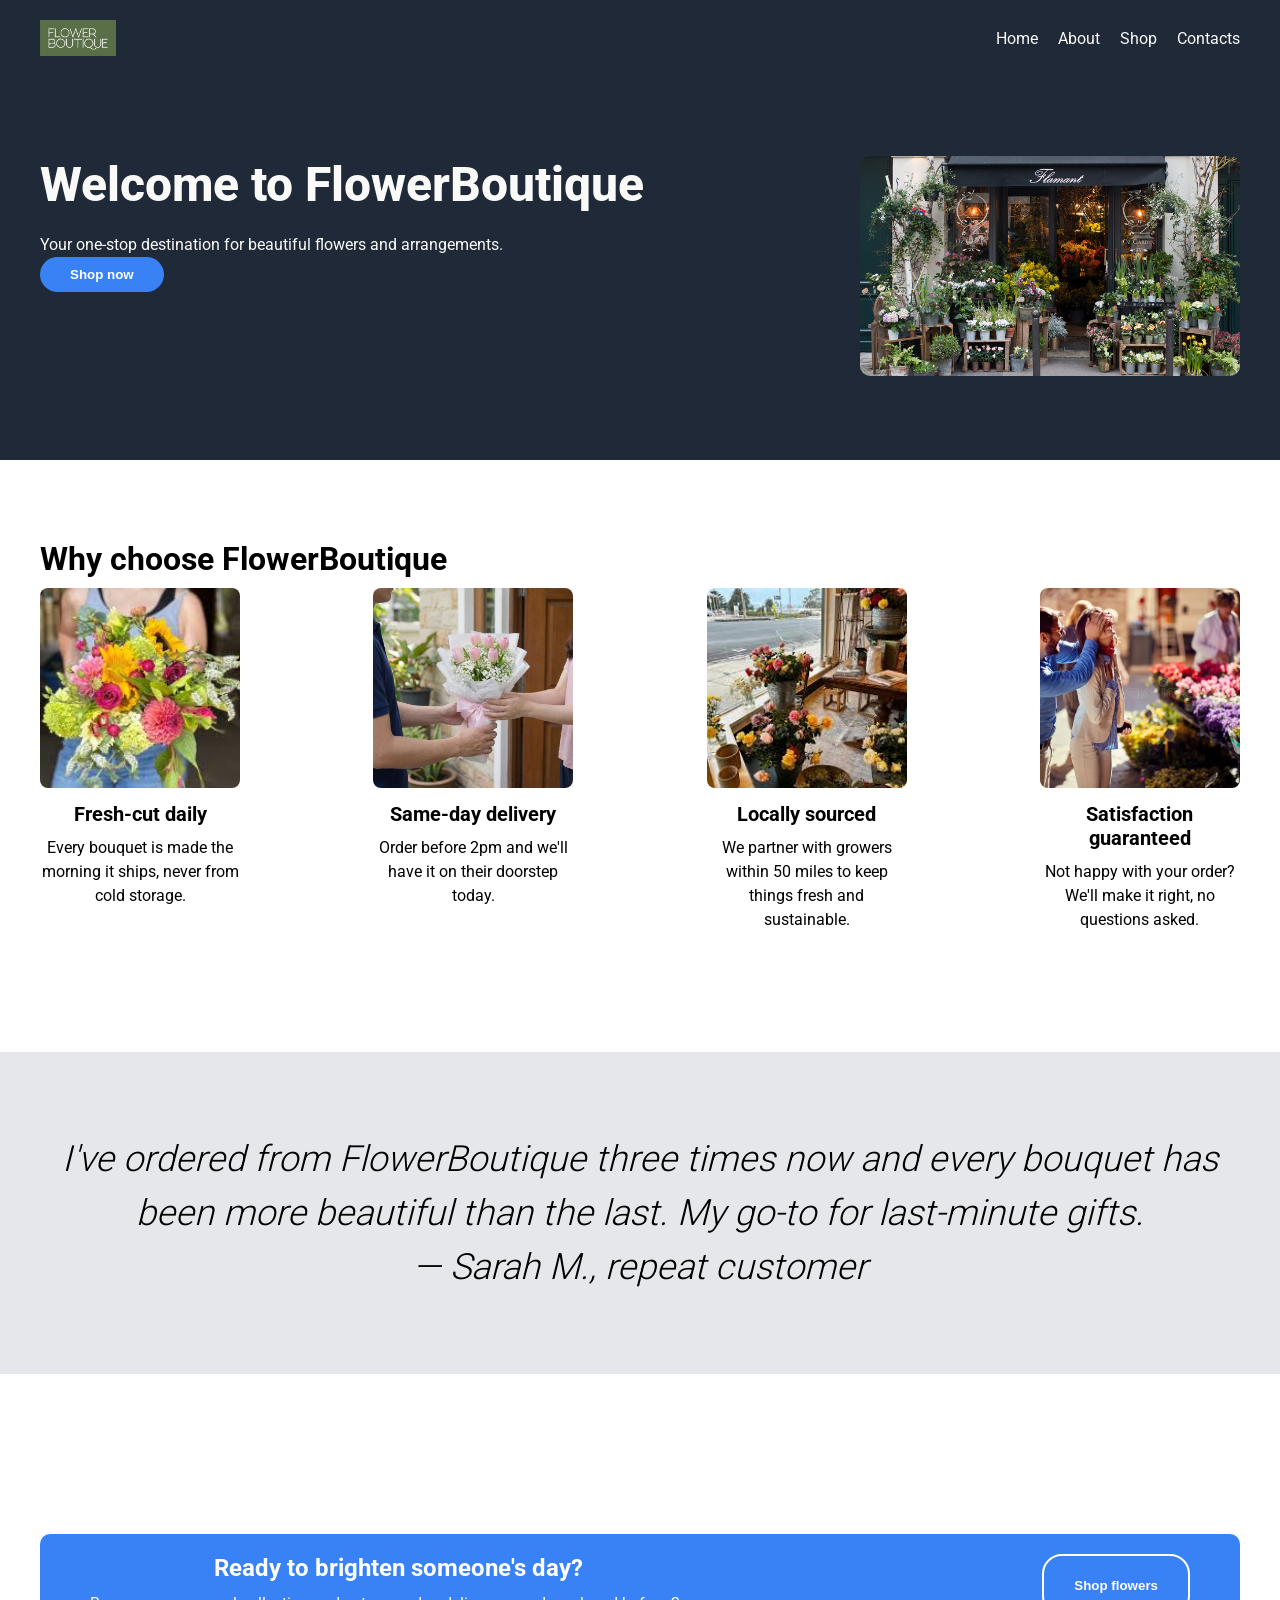
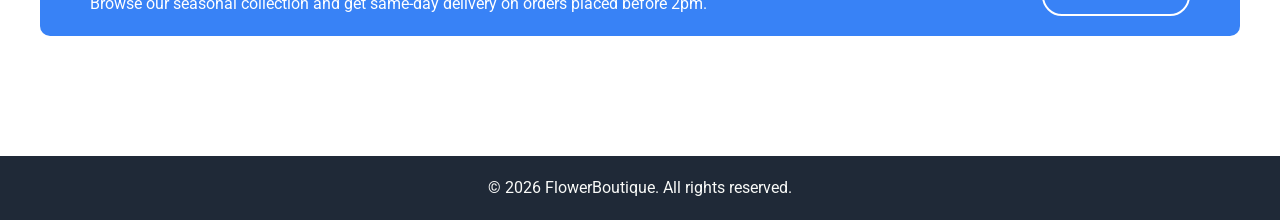
==== index.html @ 1ed35a5a "flowershop name I have changed the name of the shop from flower shop to flower boutique as the logo " ====
<!DOCTYPE html>
<html lang="en">

<head>
  <meta charset="UTF-8">
  <meta name="viewport" content="width=device-width, initial-scale=1.0">
  <link rel="stylesheet" href="css/styles.css">
  <title>FlowerBoutique</title>
</head>

<body>
  <header>
    <nav class="d-flex space-between container ">
      <div class="logo">
        <a href="index.html"><img src="images/logo.webp" alt="FlowerBoutique Logo"></a>
      </div>
      <input type="checkbox" id="menu-toggle" />
      <label for="menu-toggle" class="hamburger">
        ☰
      </label>
      <ul class="d-flex menu fade-in">
        <li><a href="index.html">Home</a></li>
        <li><a href="pages/about.html">About</a></li>
        <li><a href="pages/shop.html">Shop</a></li>
        <li><a href="pages/contacts.html">Contacts</a></li>
      </ul>
    </nav>
  </header>

  <main>
    <!-- Hero section -->
    <section class="hero">
      <div class="container d-flex space-between align-start">
        <div>
          <h1>Welcome to FlowerBoutique</h1>
          <p>Your one-stop destination for beautiful flowers and arrangements.</p>
          <button>Shop now</button>
        </div>
        <div>
          <img src="images/banner.webp" alt="Fresh flower bouquet">
        </div>
      </div>
    </section>

    <!-- Why choose us / info cards -->
    <section>
      <div class="container">
        <h3>Why choose FlowerBoutique</h3>
        <div class="d-flex space-between">
          <div class="product-card">
            <img src="images/fresh.webp" alt="Fresh-cut daily icon">
            <h5>Fresh-cut daily</h5>
            <p>Every bouquet is made the morning it ships, never from cold storage.</p>
          </div>
          <div class="product-card">
            <img src="images/delivery.webp" alt="Same-day delivery icon">
            <h5>Same-day delivery</h5>
            <p>Order before 2pm and we'll have it on their doorstep today.</p>
          </div>
          <div class="product-card">
            <img src="images/locally.webp" alt="Locally sourced icon">
            <h5>Locally sourced</h5>
            <p>We partner with growers within 50 miles to keep things fresh and sustainable.</p>
          </div>
          <div class="product-card">
            <img src="images/satisfation.webp" alt="Satisfaction guaranteed icon">
            <h5>Satisfaction guaranteed</h5>
            <p>Not happy with your order? We'll make it right, no questions asked.</p>
          </div>
        </div>
      </div>
    </section>

    <!-- Quote / testimonial -->
    <section class="quotes">
      <div class="container">
        <p>I've ordered from FlowerBoutique three times now and every bouquet has been more beautiful than the last. My go-to for last-minute gifts.</p>
        <p>— Sarah M., repeat customer</p>
      </div>
    </section>

    <!-- Call to action -->
    <section>
      <div class="call-to-action container d-flex space-between">
        <div>
          <h4>Ready to brighten someone's day?</h4>
          <p>Browse our seasonal collection and get same-day delivery on orders placed before 2pm.</p>
        </div>
        <button class="outline">Shop flowers</button>
      </div>
    </section>
  </main>

  <footer>
    <div class="container">
      <p>&copy; 2026 FlowerBoutique. All rights reserved.</p>
    </div>
  </footer>
</body>

</html>
---- css/styles.css ----
@import './utils.css';
@import './anims.css';

:root {
  /* Colors */
  --color-dark-bg: #1F2937;
  --color-light-text: #F9FAF8;
  --color-secondary-text: #E5E7EB;
  --color-button: #3882F6;
  --color-quote-bg: #E5E7EB;

  /* Font sizes */
  --fs-hero-main: 48px;
  --fs-hero-secondary: 18px;
  --fs-header-logo: 24px;
  --fs-info-header: 36px;
  --fs-quote: 36px;

  /* Font weights */
  --fw-extra-bold: 800;
  --fw-light: 300;
}

@font-face {
  font-family: 'Roboto';
  src: url('../fonts/roboto.woff2') format('woff2');
  font-style: normal;
}

/* Reset */
* {
  margin: 0;
  padding: 0;
  box-sizing: border-box;
}

html, body {
  height: 100%;
  font-family: 'Roboto', sans-serif;
}

p {
  line-height: 1.5;
}

body {
  display: flex;
  flex-direction: column;
}

main {
  flex: 1;
}

.logo img {
  height: 36px;
  width: auto;
  display: block;
}
h1 { font-size: 48px; }
h2 { font-size: 40px; }
h3 { font-size: 32px; }
h4 { font-size: 24px; }
h5 { font-size: 20px; }
h6 { font-size: 18px; }

@media (max-width: 768px) {
  h1 { font-size: 36px; }
  h2 { font-size: 30px; }
  h3 { font-size: 24px; }
  h4 { font-size: 20px; }
  h5 { font-size: 18px; }
  h6 { font-size: 16px; }
}

h1,h2,h3,h4,h5,h6 {
  margin-bottom: 10px;
}

header {
  background-color: var(--color-dark-bg);
  color: var(--color-light-text);
  padding: 20px 30px;
  position: sticky;
  top: 0;
  z-index: 999;
}

footer {
  background-color: var(--color-dark-bg);
  color: var(--color-light-text);
  text-align: center;
  padding: 20px;
}

img {
  max-width: 100%;
  height: auto;
}

button, .btn {
  background: var(--color-button);
  padding: 10px 30px;
  border-radius: 20px;
  color: white;
  border: 0;
  font-weight: bold;
  cursor: pointer;
}

button:hover, .btn:hover {
  background: #2a6ad1;
}

button.outline, .btn.outline {
  background: transparent;
  border: 2px solid white ;
  color: white;
}

nav {
  align-items: center;
}

nav .menu {
    list-style: none;
    gap: 20px;
    color: var(--color-light-text);
}

nav .menu a {
    text-decoration: none;
    color: var(--color-light-text);
}

nav .menu a.active {
    text-decoration: none;
    color: var(--color-button);
}

nav .menu a:hover {
    text-decoration: underline;
    color: var(--color-button);
}

nav .menu li {
    padding: 10px 0;
}

/* Mobile Nav */
nav {
  position: relative;
}

#menu-toggle {
  display: none;
}

.hamburger {
  font-size: 20px;
  cursor: pointer;
  display: inline-block;
}

nav .menu {
  padding: 0;
  margin: 0;
  display: none;
}

nav #menu-toggle:checked ~ .menu {
  display: block;
  width: 100%;
  position: absolute;
  left: 0;
  top: 150%;
  background: #0000005c;
  backdrop-filter: blur(20px);
  padding: 30px;
  z-index: 999;
  border-radius: 20px;
}

@media (min-width: 769px) {
  nav .menu {
    display: flex;
    gap: 20px;
  }
  .hamburger {
    display: none;
  }

  nav .menu li {
  padding: 0px;

}
}

section {
  padding: 80px 0;
  overflow: hidden; /* Temporary fix for overflow issues */
}


.call-to-action {
  background-color: var(--color-button);
  color: white;
  text-align: center;
  padding: 20px 50px;
  border-radius: 10px;
  margin: 40px auto;
}

.call-to-action .container {
  padding: 0px 10%;
}


.quotes {
  background-color: var(--color-quote-bg);
  margin: 40px 0;
}

.quotes p {
  font-size: var(--fs-quote);
  font-style: italic;
  text-align: center;
  font-weight: var(--fw-light);
}

.hero {
  background-color: var(--color-dark-bg);
  color: var(--color-light-text);
}

.hero img {
  width: 380px;
  height: 220px;
  object-fit: cover;
  border-radius: 10px;
}

.hero h1{
  font-size: var(--fs-hero-main);
  font-weight: var(--fw-extra-bold);
  margin-bottom: 20px;  
}

.hero__about {
 background-image: url('../images/about.jpg');
  background-position: center;
  background-attachment: fixed;
}

.hero__shop {
  background-image: url('../images/mainbanner.webp');
  background-attachment: fixed;
  background-position: 0% 75%;
}

.hero__shop input[type="text"] {
  padding: 20px;
  width: 100%;
  border-radius: 30px;
  border: 0;
  margin-top: 30px;
  font-size: 1rem;
  background: #fff8;
  transform: scale(1);
  transition: all 0.3s ease;
}

.hero__shop input[type="text"]:focus {
  outline: none;
  background: #fff;
  transform: scale(1.2);
  transition: all 0.3s ease;
}

.product-card {
  flex: 0 0 200px;
  text-align: center;
}

.product-card img {
  width: 200px;
  height: 200px;
  object-fit: cover;
  border-radius: 8px;
  margin-bottom: 10px;
}

.product-card a {
    text-decoration: none;
    color: black;
}

.product-quantity {
  padding: 7px;
  border-radius: 14px;
  border: 1px solid #ccc;
}

@media (max-width: 768px) {
  .product-card {
    flex: 0 0 calc(50% - 15px); 
  }
}

.product-price {
  color: var(--color-button);
  font-size: 1.2rem;
  margin: 10px 0;
}
.faq-item {
  margin-bottom: 10px;
  border: 1px solid #ddd;
  border-radius: 8px;
  overflow: hidden;
  background: #fff;
}

.faq-item input {
  display: none;
}

.faq-title {
  display: block;
  padding: 14px;
  cursor: pointer;
  font-weight: 600;
  background: #f3f3f3;
}

.faq-content {
  max-height: 0;
  overflow: hidden;
  transition: max-height 0.3s ease;
  padding: 0 14px;
}

.faq-item input:checked ~ .faq-content {
  max-height: 300px;
  padding: 14px;
}

.about__story {
  background: url(../images/pattern.webp);
  background-size: 20%;
}
.section-tight {
  padding: 20px 0;
}
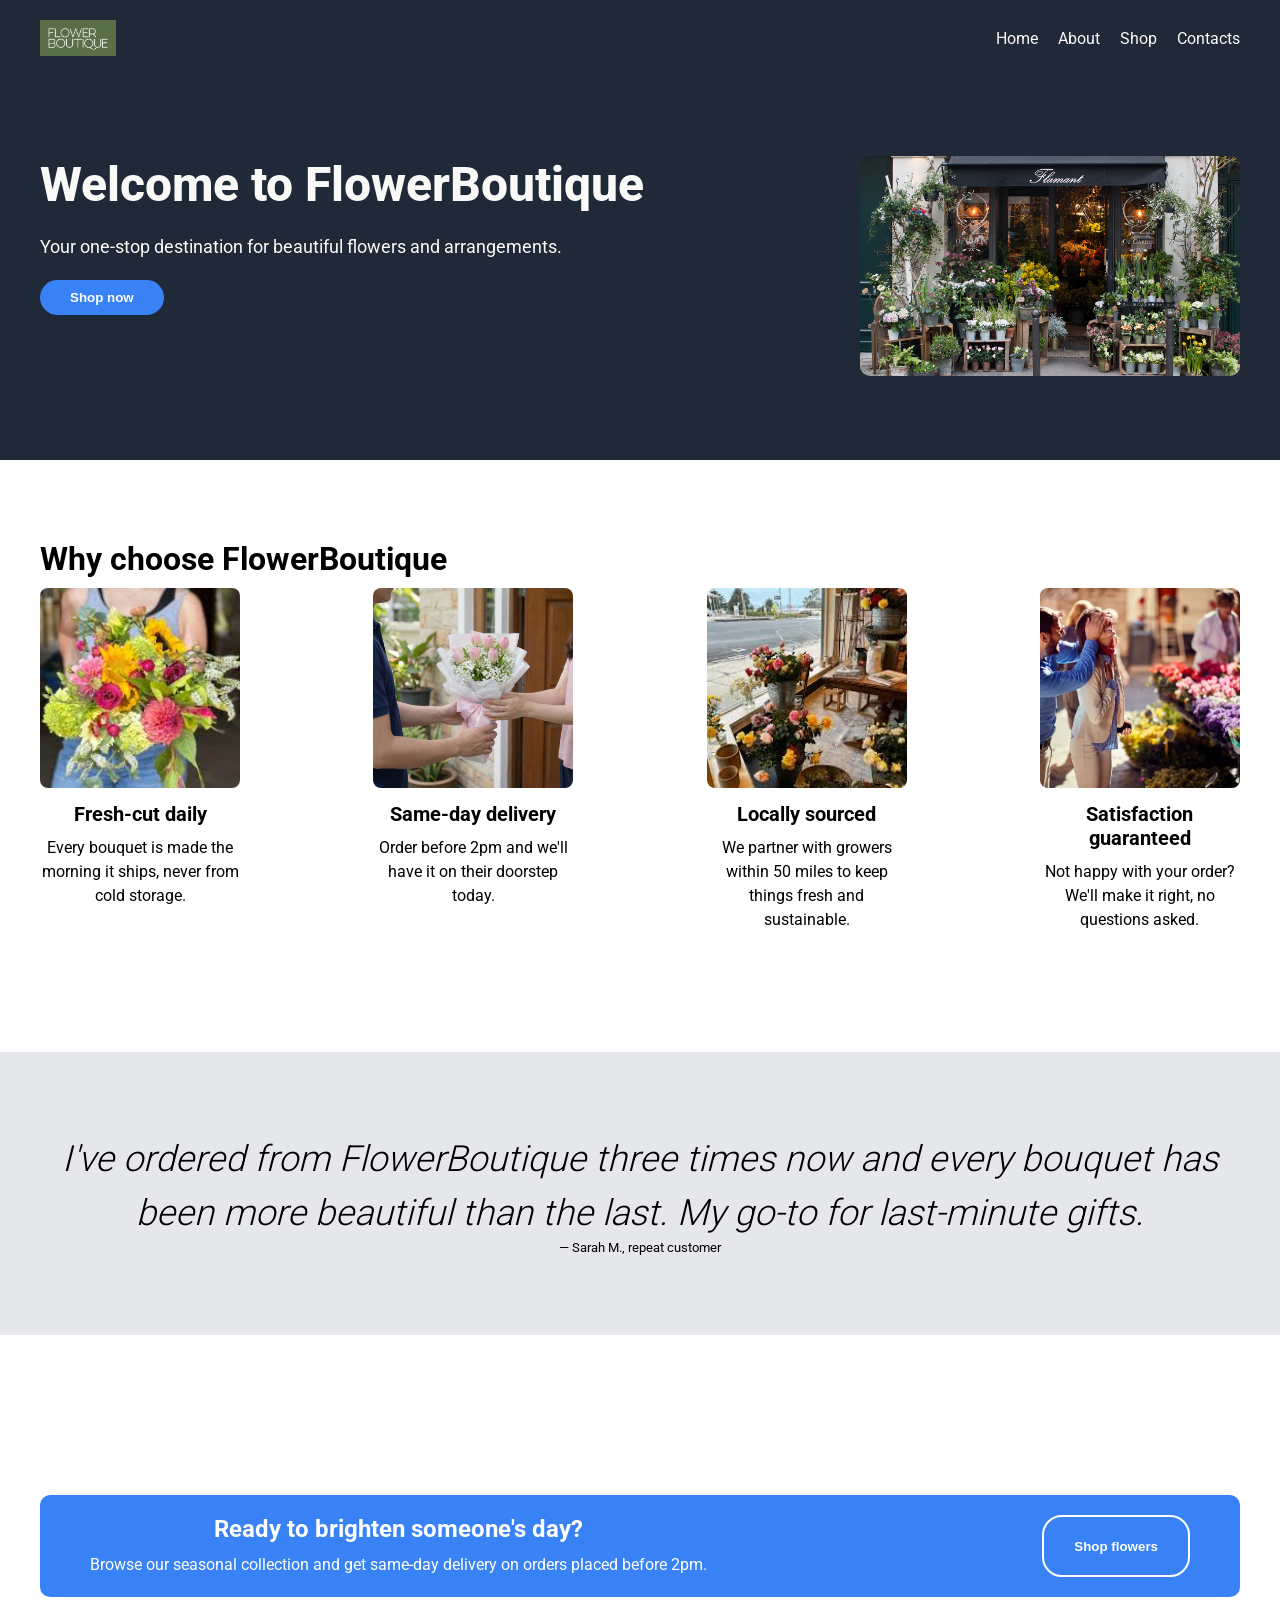
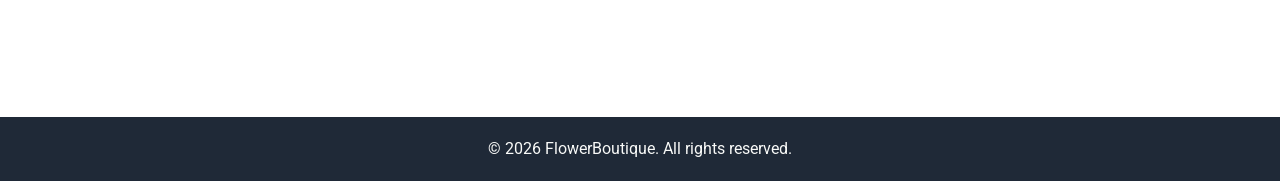
==== commit bc08cbc1: "Enhance hero section styling and update testimonial layout for better readability" ====
--- a/index.html
+++ b/index.html
@@ -73,9 +73,10 @@
 
     <!-- Quote / testimonial -->
     <section class="quotes">
-      <div class="container">
-        <p>I've ordered from FlowerBoutique three times now and every bouquet has been more beautiful than the last. My go-to for last-minute gifts.</p>
-        <p>— Sarah M., repeat customer</p>
+      <div class="container d-flex flex-column align-center">
+        <p>I've ordered from FlowerBoutique three times now and every bouquet has been more beautiful than the last. My
+          go-to for last-minute gifts.</p>
+        <small>— Sarah M., repeat customer</small>
       </div>
     </section>
 
--- a/css/styles.css
+++ b/css/styles.css
@@ -246,11 +246,16 @@
   margin-bottom: 20px;  
 }
 
-.hero__about {
+.hero p{
+  font-size: var(--fs-hero-secondary);
+  margin-bottom: 20px;
+}
+
+/* .hero__about {
  background-image: url('../images/about.jpg');
   background-position: center;
   background-attachment: fixed;
-}
+} */
 
 .hero__shop {
   background-image: url('../images/mainbanner.webp');
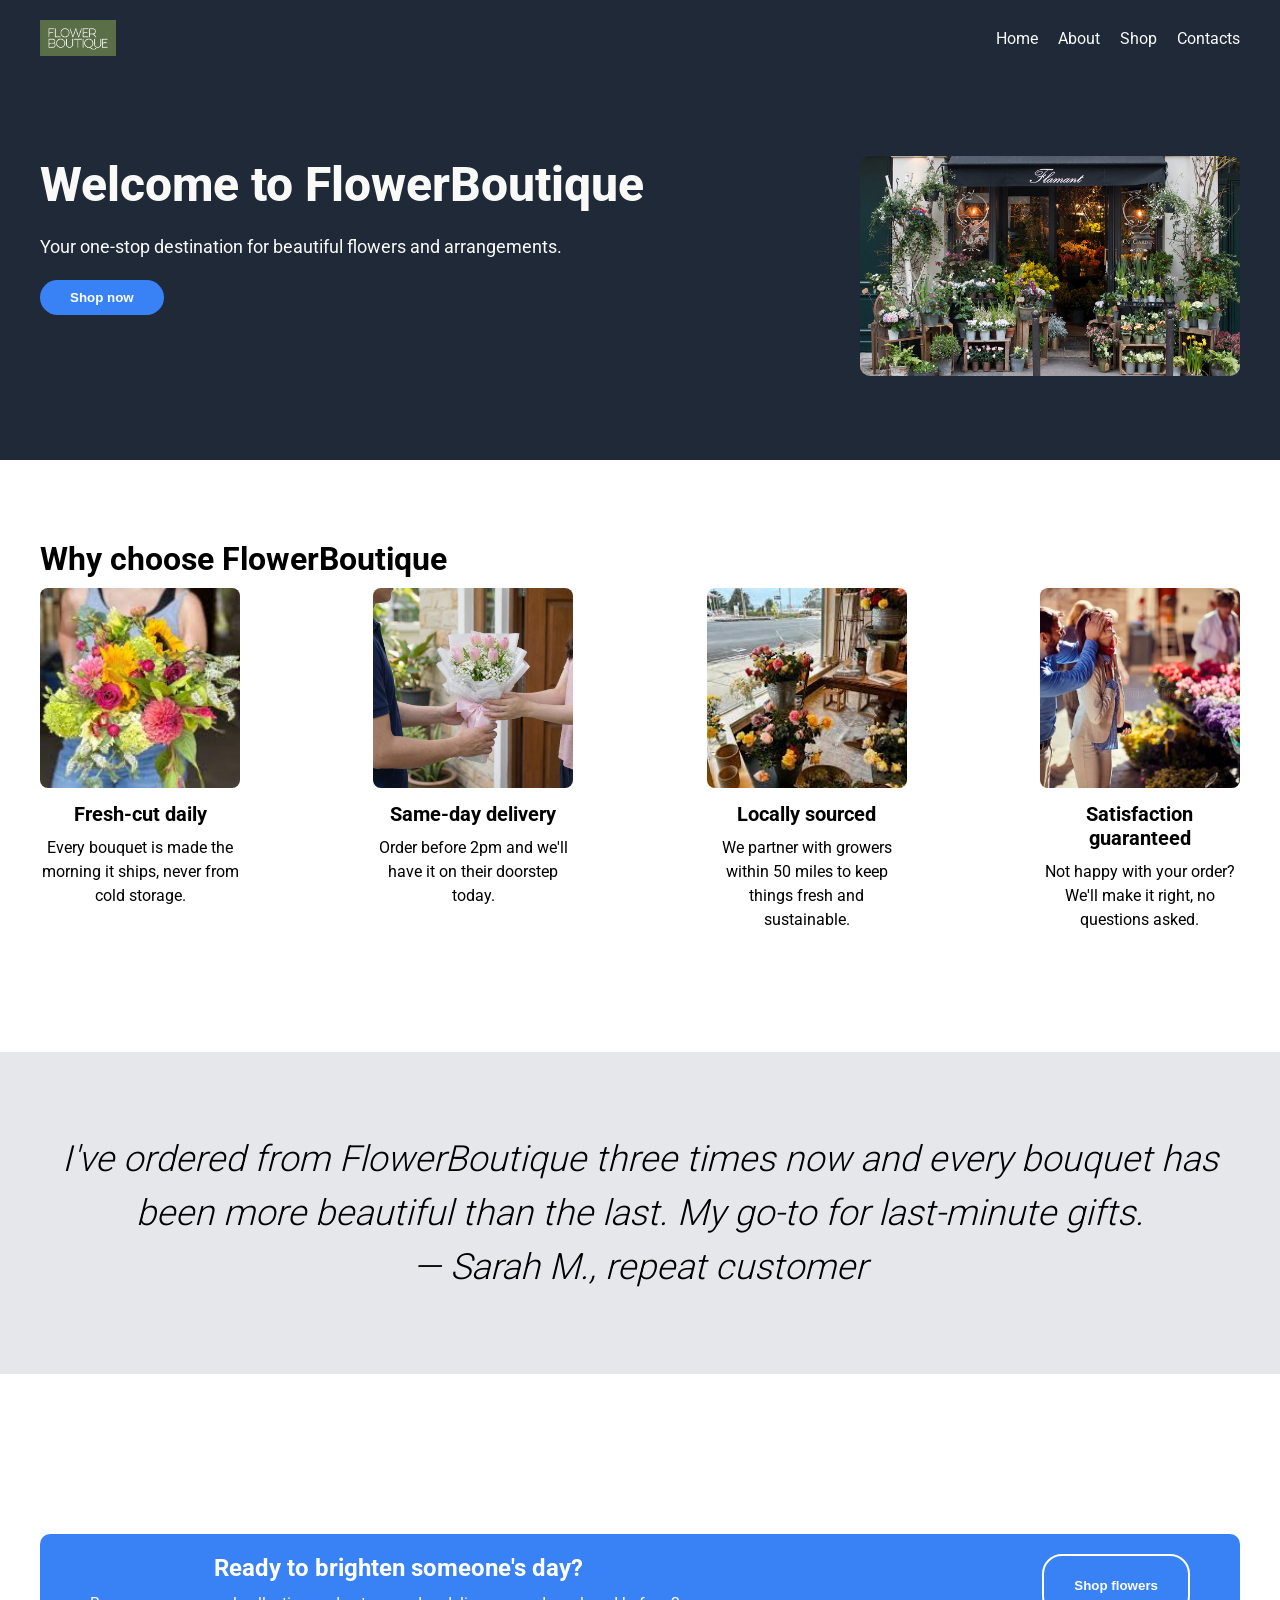
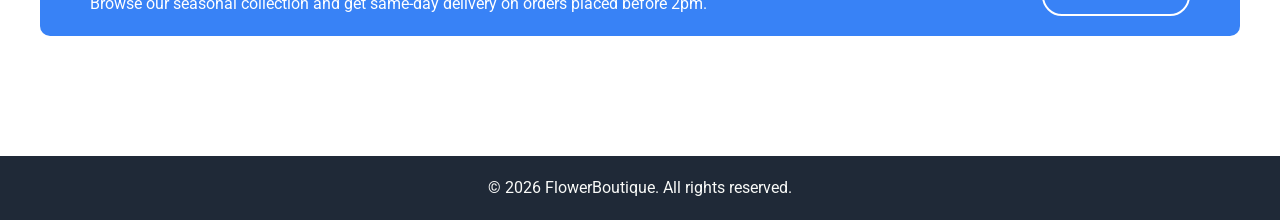
==== commit 6e314f1a: "Update index.html" ====
--- a/index.html
+++ b/index.html
@@ -71,16 +71,14 @@
       </div>
     </section>
 
-    <!-- Quote / testimonial -->
+    <!-- reviews -->
     <section class="quotes">
-      <div class="container d-flex flex-column align-center">
-        <p>I've ordered from FlowerBoutique three times now and every bouquet has been more beautiful than the last. My
-          go-to for last-minute gifts.</p>
-        <small>— Sarah M., repeat customer</small>
+      <div class="container">
+        <p>I've ordered from FlowerBoutique three times now and every bouquet has been more beautiful than the last. My go-to for last-minute gifts.</p>
+        <p>— Sarah M., repeat customer</p>
       </div>
     </section>
 
-    <!-- Call to action -->
     <section>
       <div class="call-to-action container d-flex space-between">
         <div>
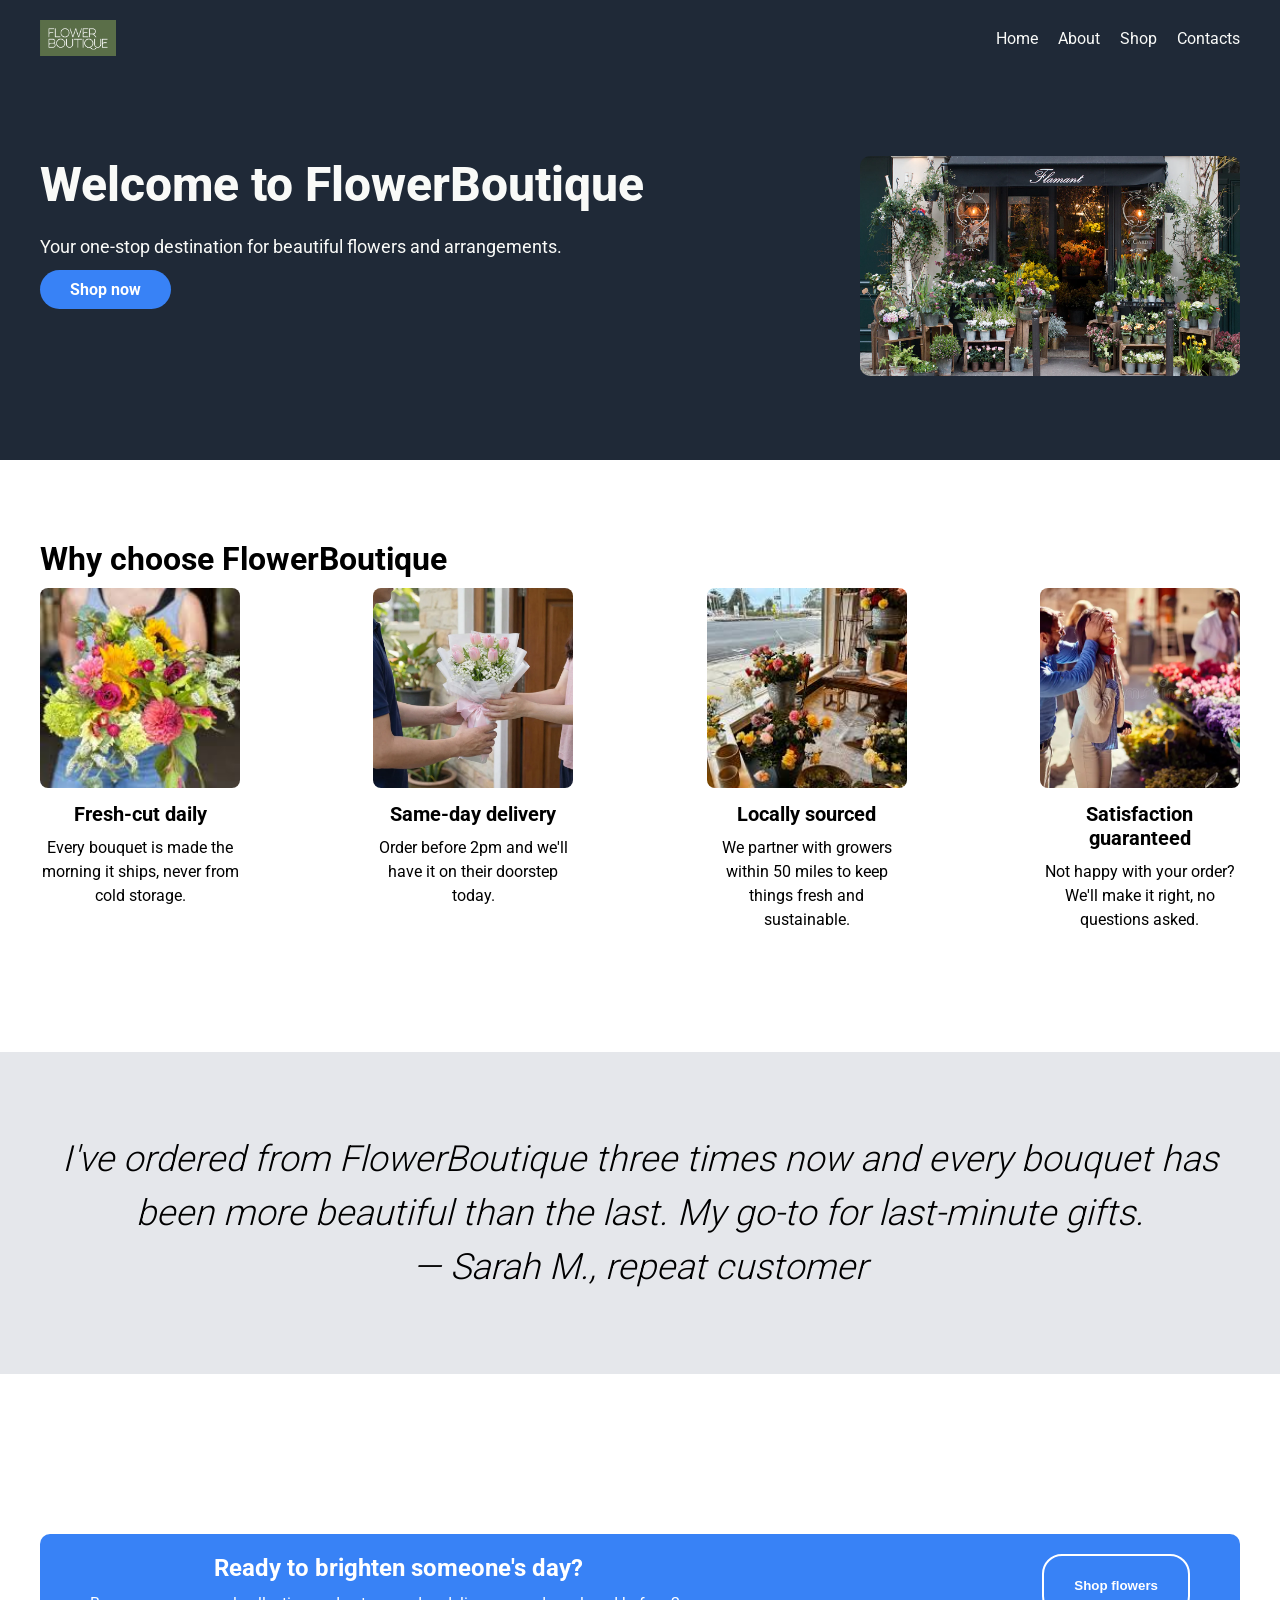
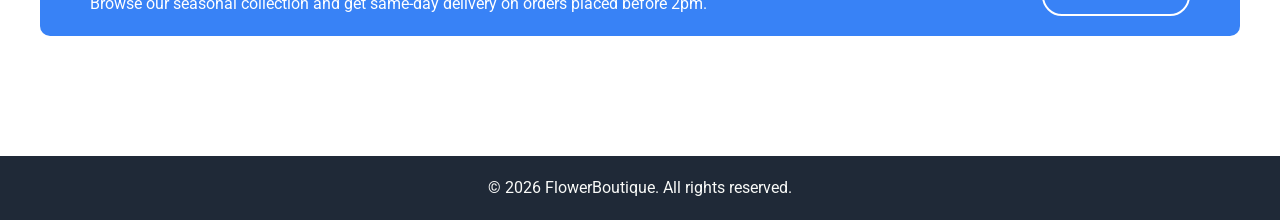
==== commit 84b12b87: "Replace button with link for shop navigation and improve quote section formatting" ====
--- a/index.html
+++ b/index.html
@@ -34,7 +34,7 @@
         <div>
           <h1>Welcome to FlowerBoutique</h1>
           <p>Your one-stop destination for beautiful flowers and arrangements.</p>
-          <button>Shop now</button>
+          <a href="pages/shop.html" class="btn">Shop now</a>
         </div>
         <div>
           <img src="images/banner.webp" alt="Fresh flower bouquet">
@@ -74,7 +74,8 @@
     <!-- reviews -->
     <section class="quotes">
       <div class="container">
-        <p>I've ordered from FlowerBoutique three times now and every bouquet has been more beautiful than the last. My go-to for last-minute gifts.</p>
+        <p>I've ordered from FlowerBoutique three times now and every bouquet has been more beautiful than the last. My
+          go-to for last-minute gifts.</p>
         <p>— Sarah M., repeat customer</p>
       </div>
     </section>
--- a/css/styles.css
+++ b/css/styles.css
@@ -106,6 +106,7 @@
   border: 0;
   font-weight: bold;
   cursor: pointer;
+  text-decoration: none;
 }
 
 button:hover, .btn:hover {
@@ -263,6 +264,7 @@
   background-position: 0% 75%;
 }
 
+
 .hero__shop input[type="text"] {
   padding: 20px;
   width: 100%;
@@ -349,7 +351,7 @@
   padding: 14px;
 }
 
-.about__story {
+.about__story, .hero__bestsellers {
   background: url(../images/pattern.webp);
   background-size: 20%;
 }
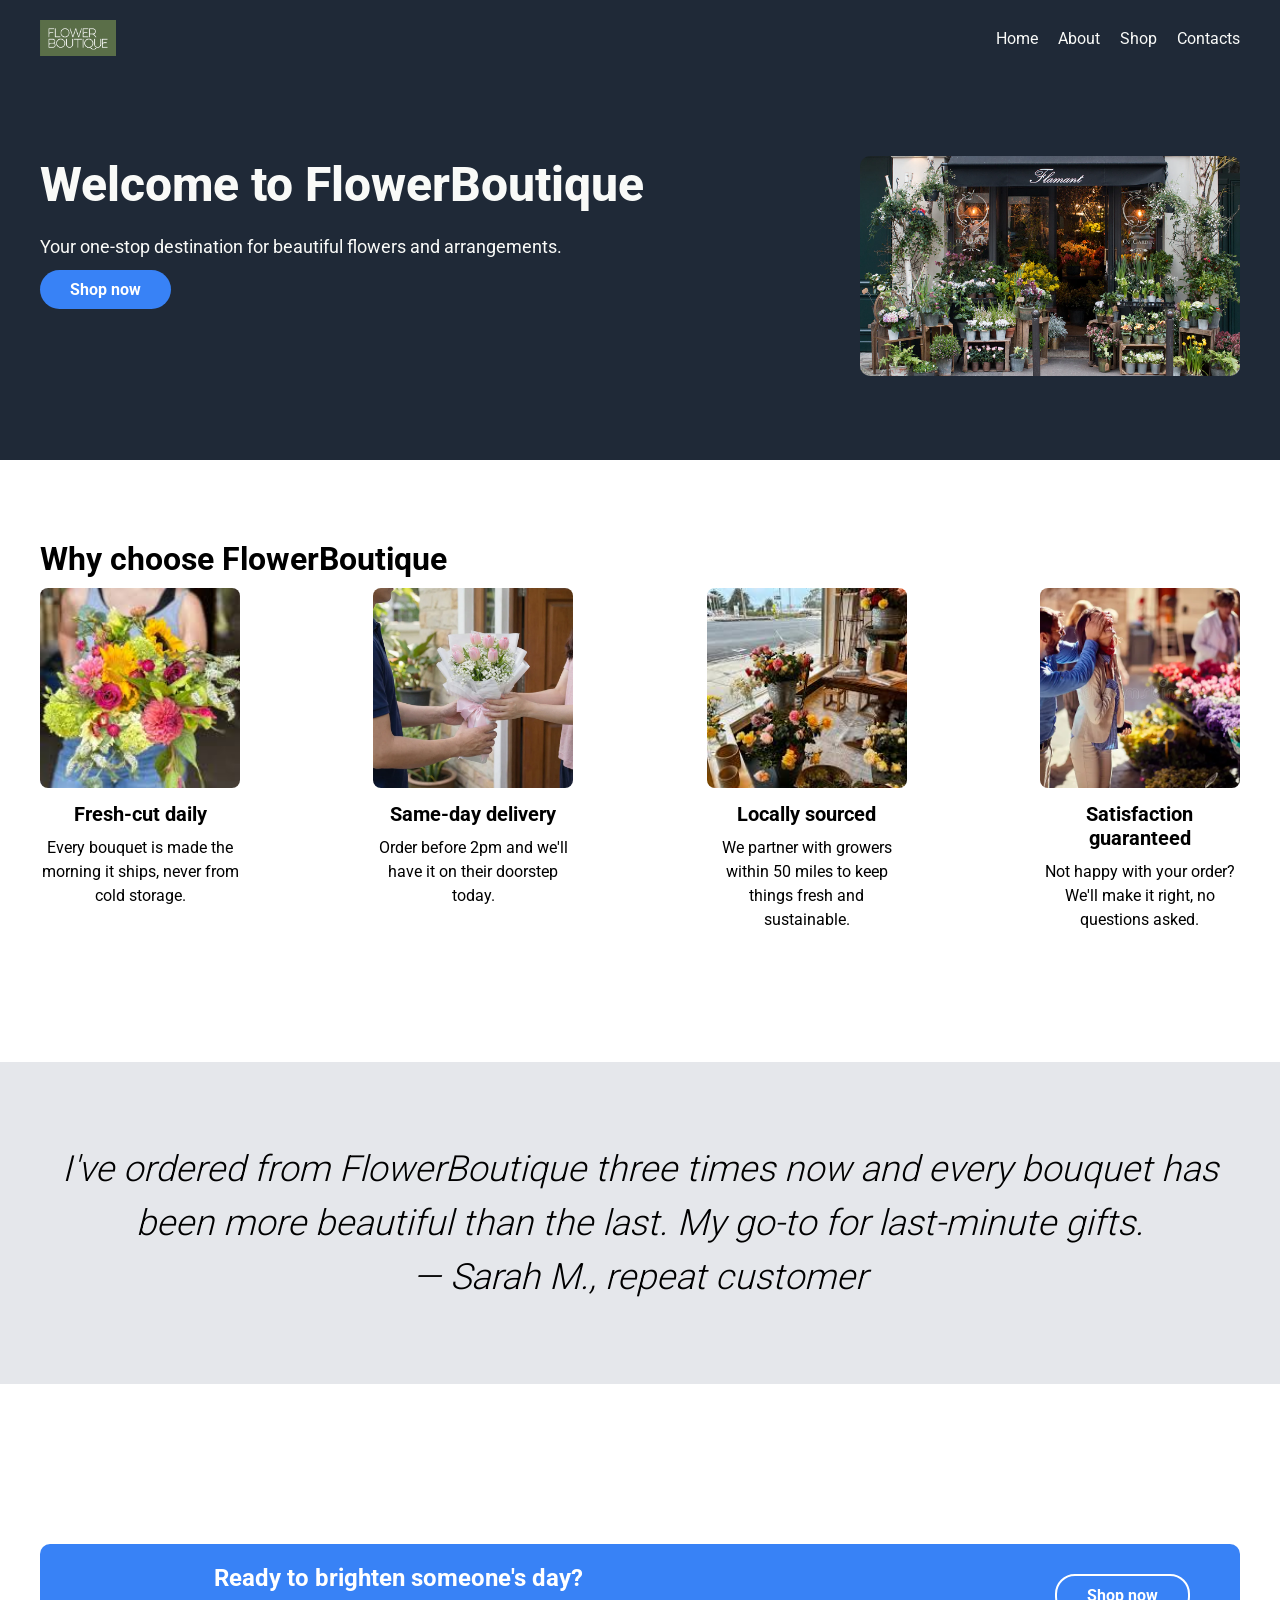
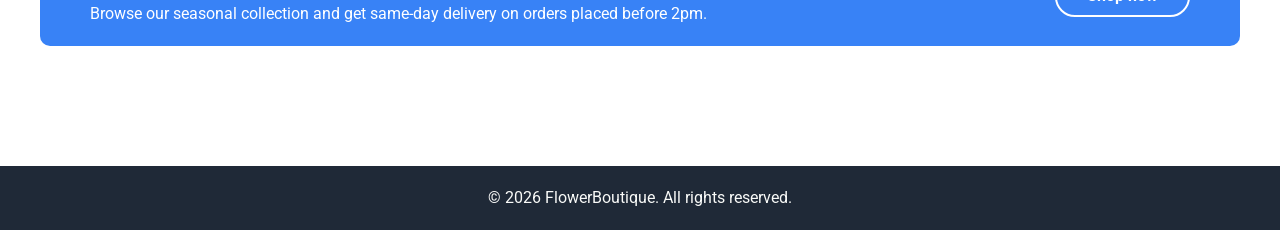
==== commit 12492052: "Update layout and improve call-to-action in index.html" ====
--- a/index.html
+++ b/index.html
@@ -30,8 +30,8 @@
   <main>
     <!-- Hero section -->
     <section class="hero">
-      <div class="container d-flex space-between align-start">
-        <div>
+      <div class="container d-flex space-between align-start flex-wrap">
+        <div class="mb-20">
           <h1>Welcome to FlowerBoutique</h1>
           <p>Your one-stop destination for beautiful flowers and arrangements.</p>
           <a href="pages/shop.html" class="btn">Shop now</a>
@@ -46,7 +46,7 @@
     <section>
       <div class="container">
         <h3>Why choose FlowerBoutique</h3>
-        <div class="d-flex space-between">
+        <div class="d-flex space-between flex-wrap">
           <div class="product-card">
             <img src="images/fresh.webp" alt="Fresh-cut daily icon">
             <h5>Fresh-cut daily</h5>
@@ -81,12 +81,12 @@
     </section>
 
     <section>
-      <div class="call-to-action container d-flex space-between">
+      <div class="call-to-action container d-flex space-between align-center">
         <div>
           <h4>Ready to brighten someone's day?</h4>
           <p>Browse our seasonal collection and get same-day delivery on orders placed before 2pm.</p>
         </div>
-        <button class="outline">Shop flowers</button>
+        <a href="pages/shop.html" class="btn outline">Shop now</a>
       </div>
     </section>
   </main>
--- a/css/styles.css
+++ b/css/styles.css
@@ -287,6 +287,12 @@
 .product-card {
   flex: 0 0 200px;
   text-align: center;
+  margin-bottom: 10px;
+}
+
+.product-card.best-seller img {
+width: 300px;
+height: 300px;
 }
 
 .product-card img {
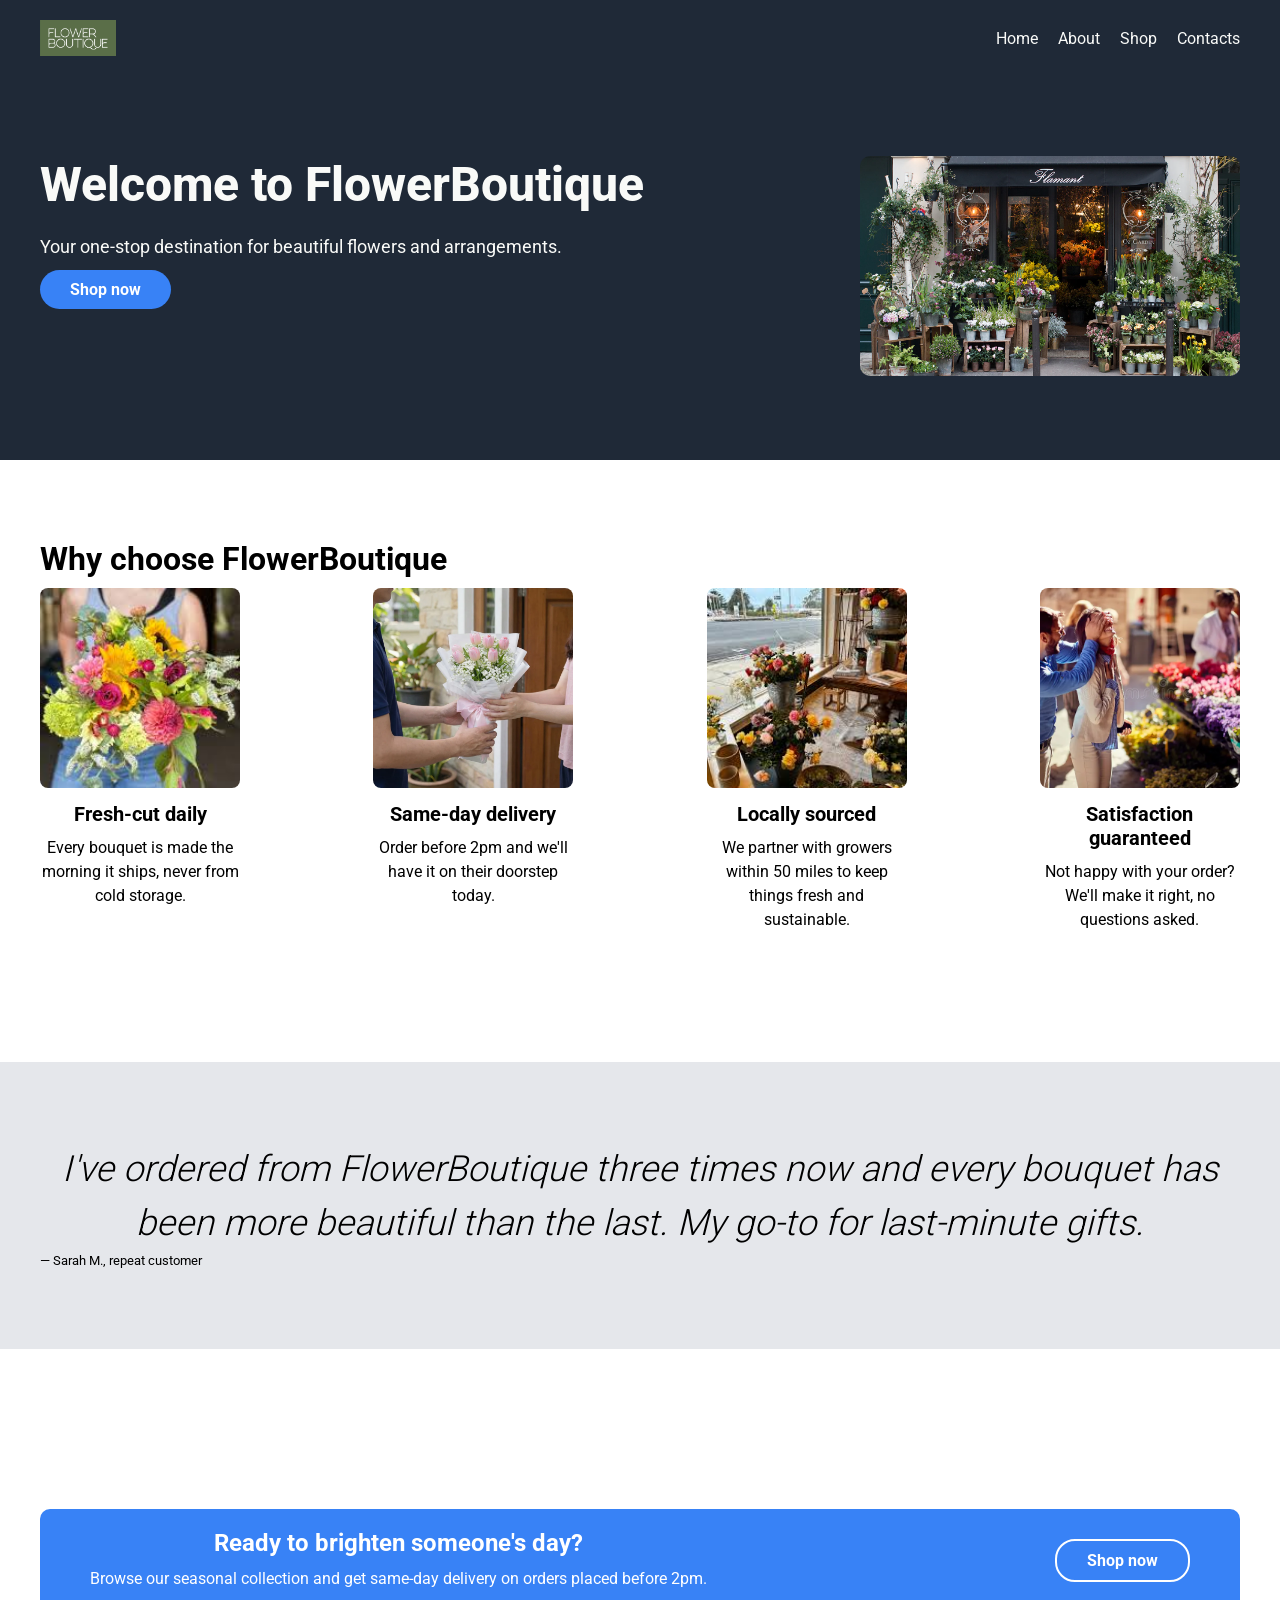
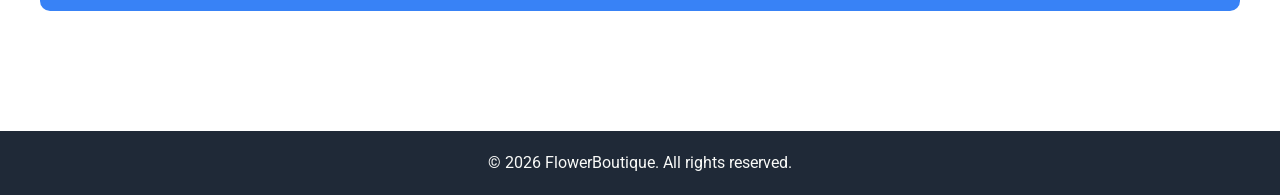
==== commit 4dde793b: "Change review quote to use <small> tag for better styling" ====
--- a/index.html
+++ b/index.html
@@ -76,7 +76,7 @@
       <div class="container">
         <p>I've ordered from FlowerBoutique three times now and every bouquet has been more beautiful than the last. My
           go-to for last-minute gifts.</p>
-        <p>— Sarah M., repeat customer</p>
+        <small>— Sarah M., repeat customer</small>
       </div>
     </section>
 
--- a/css/styles.css
+++ b/css/styles.css
@@ -234,6 +234,13 @@
   color: var(--color-light-text);
 }
 
+@media (max-width: 768px) {
+  .hero {
+    text-align: center;
+  }
+}
+
+
 .hero img {
   width: 380px;
   height: 220px;
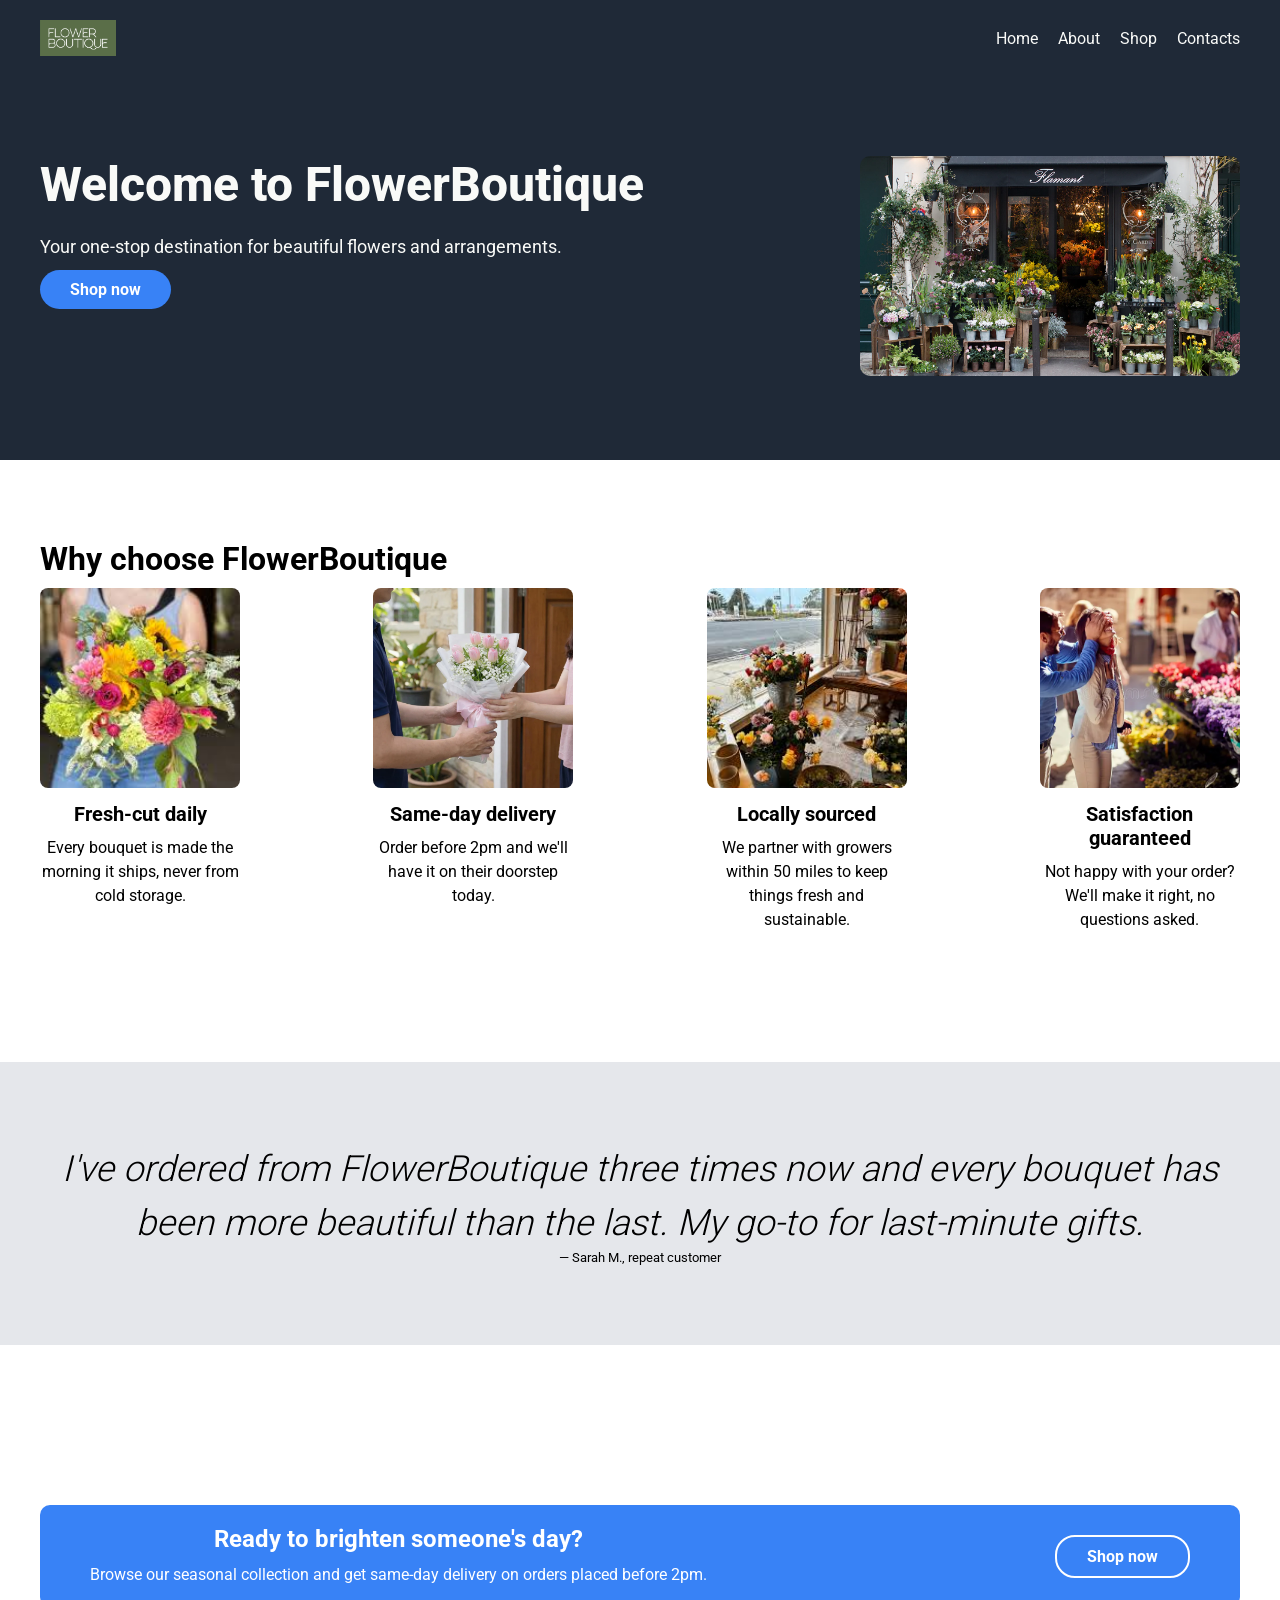
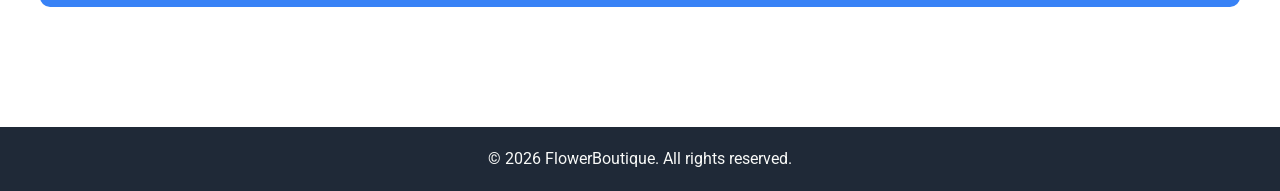
==== commit b9c254e6: "Update reviews section to improve layout and add customer attribution" ====
--- a/index.html
+++ b/index.html
@@ -73,7 +73,7 @@
 
     <!-- reviews -->
     <section class="quotes">
-      <div class="container">
+      <div class="container d-flex flex-column align-center">
         <p>I've ordered from FlowerBoutique three times now and every bouquet has been more beautiful than the last. My
           go-to for last-minute gifts.</p>
         <small>— Sarah M., repeat customer</small>
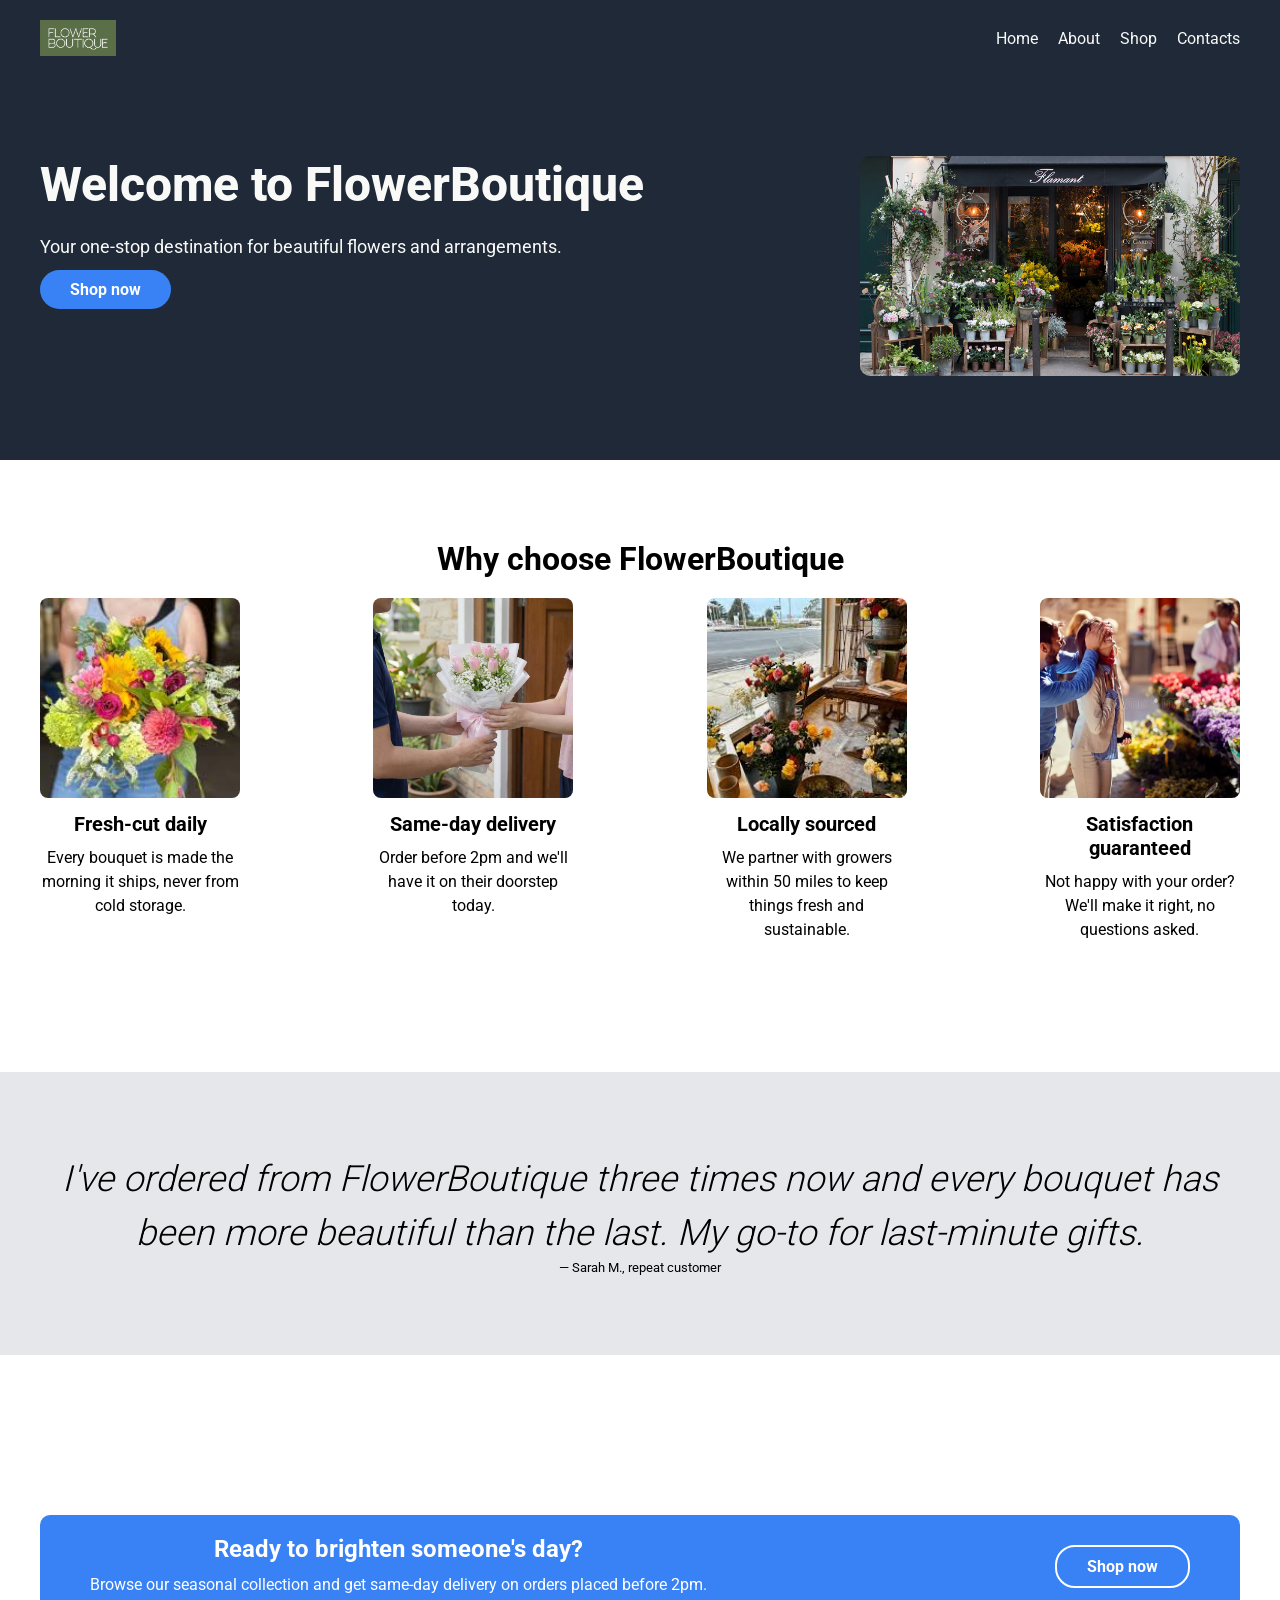
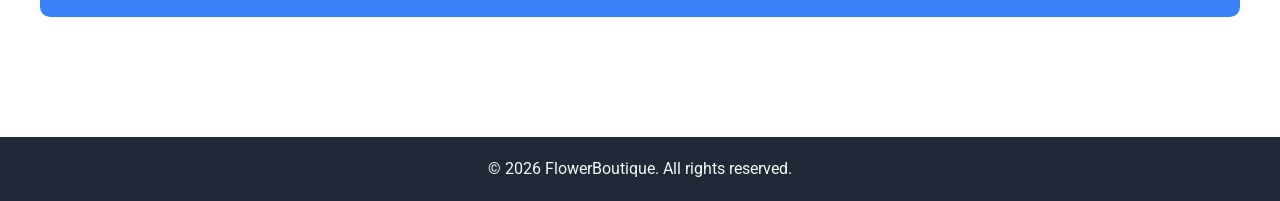
==== commit a2312cde: "Center-align "Why choose FlowerBoutique" heading for improved layout" ====
--- a/index.html
+++ b/index.html
@@ -45,7 +45,7 @@
     <!-- Why choose us / info cards -->
     <section>
       <div class="container">
-        <h3>Why choose FlowerBoutique</h3>
+        <h3 class="mb-20" style="text-align: center;">Why choose FlowerBoutique</h3>
         <div class="d-flex space-between flex-wrap">
           <div class="product-card">
             <img src="images/fresh.webp" alt="Fresh-cut daily icon">
